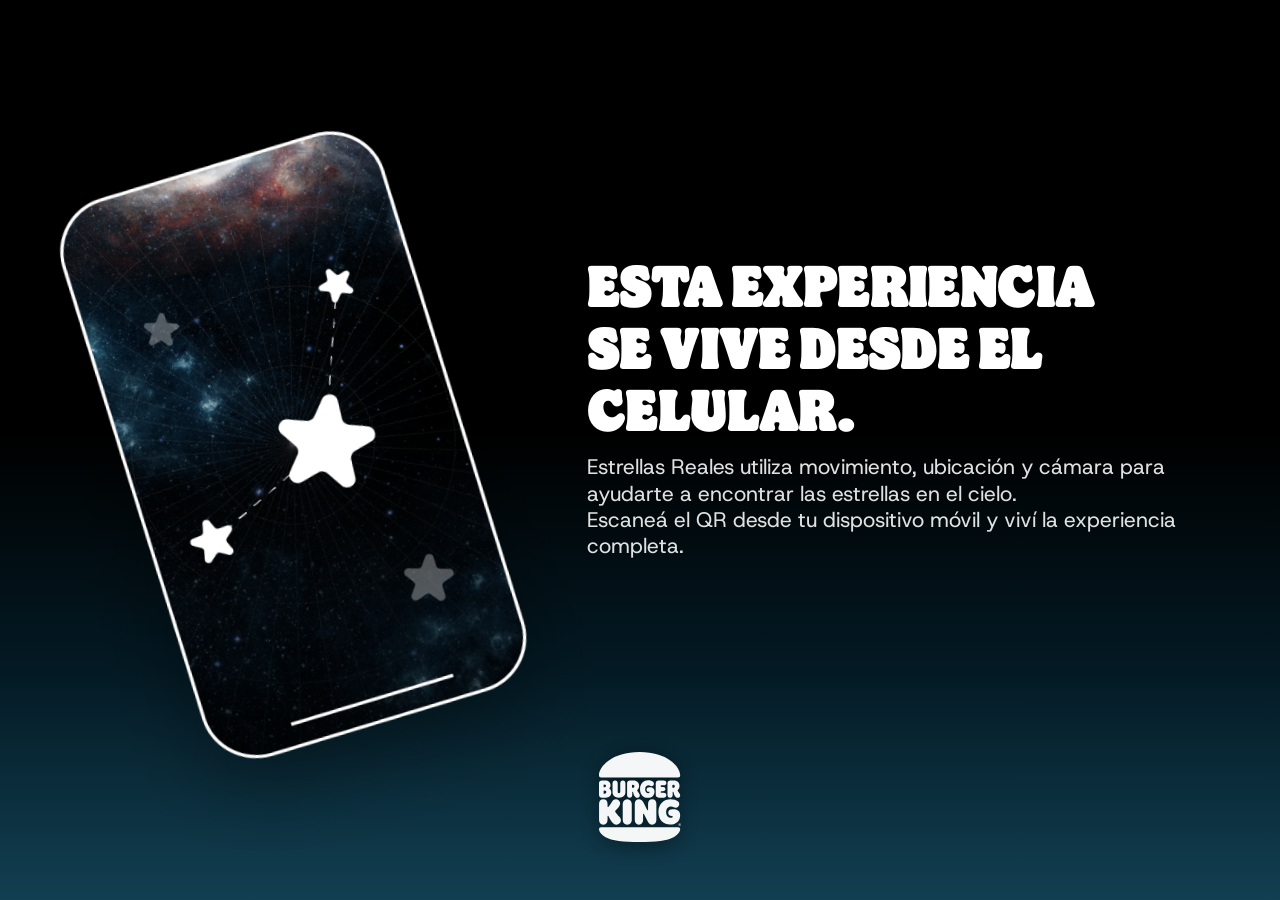
==== index.html @ b1df0dc0 "arreglar iphone" ====
<!DOCTYPE html>
<html lang="es">
<head>
  <meta charset="UTF-8" />
  <meta name="viewport" content="width=device-width, initial-scale=1.0, maximum-scale=1.0, user-scalable=no, viewport-fit=cover" />
  <meta name="apple-mobile-web-app-capable" content="yes" />
  <meta name="apple-mobile-web-app-status-bar-style" content="black-translucent" />
  <title>Estrellas Reales</title>

  <!--
    API base URL. Default (commented out / absent) = same origin (production).
    For local dev with the API on another origin, uncomment and set the domain:
    <meta name="er-api-base" content="http://localhost:8000" />
  -->
  <script src="assets/js/er-api.js"></script>

  <style>
    /* =========================================================
      FUENTES
      Colocá estos archivos en /assets/fonts/
      - FlameSans-Regular.otf
      - 1.Flame-Bold 2 3 2.otf
      - Flame-Bold-Variable 2.ttf
      - HostGrotesk-VariableFont_wght.ttf
    ========================================================= */

    @font-face {
      font-family: "FlameSans";
      src: url("assets/fonts/FlameSans-Regular.otf") format("opentype");
      font-weight: 400;
      font-style: normal;
      font-display: swap;
    }

    @font-face {
      font-family: "FlameBold";
      src: url("assets/fonts/1.Flame-Bold 2 3 2.otf") format("opentype");
      font-weight: 700;
      font-style: normal;
      font-display: swap;
    }

    @font-face {
      font-family: "FlameBoldVariable";
      src: url("assets/fonts/Flame-Bold-Variable 2.ttf") format("truetype");
      font-weight: 400 900;
      font-style: normal;
      font-display: swap;
    }

    @font-face {
      font-family: "HostGrotesk";
      src: url("assets/fonts/HostGrotesk-VariableFont_wght.ttf") format("truetype");
      font-weight: 300 900;
      font-style: normal;
      font-display: swap;
    }

    :root {
      --blue: #63b8e9;
      --blue-soft: rgba(99, 184, 233, 0.45);
      --white: #ffffff;
      --panel: rgba(13, 42, 58, 0.42);
      --panel-strong: rgba(11, 37, 51, 0.88);
      --input-line: rgba(255, 255, 255, 0.72);
      --shadow: 0 24px 55px rgba(0, 0, 0, 0.35);
      --safe-top: env(safe-area-inset-top, 0px);
      --safe-bottom: env(safe-area-inset-bottom, 0px);
    }

    * {
      box-sizing: border-box;
      -webkit-tap-highlight-color: transparent;
    }

    html,
    body {
      margin: 0;
      width: 100%;
      min-height: 100%;
      background: #000;
      color: var(--white);
      font-family: "HostGrotesk", "FlameSans", Arial, sans-serif;
      overflow: hidden;
      overscroll-behavior: none;
      -webkit-text-size-adjust: 100%;
    }

    body {
      min-height: 100svh;
      touch-action: manipulation;
    }

    button,
    input,
    label {
      font: inherit;
    }

    button,
    input[type="button"],
    input[type="submit"] {
      appearance: none;
      -webkit-appearance: none;
      border-radius: 0;
    }

    .app {
      position: relative;
      width: 100vw;
      height: 100svh;
      min-height: 100svh;
      overflow: hidden;
      background: #000;
      isolation: isolate;
    }

    /* =========================================================
      FONDOS
      Reemplazá estas URLs por tus imágenes finales.
      Recomendación mobile: 1080x1920 o 1440x2560.
    ========================================================= */

    .cosmic-bg {
      position: absolute;
      inset: 0;
      z-index: -3;
      background:
        linear-gradient(to bottom, rgba(0,0,0,0.05), rgba(0,0,0,0.2)),
        url("assets/img/bg-stars.jpg") center center / cover no-repeat;
      transform: scale(1.04);
    }

    .cosmic-bg::after {
      content: "";
      position: absolute;
      inset: 0;
      background:
        radial-gradient(circle at 50% 35%, rgba(99,184,233,0.16), transparent 38%),
        linear-gradient(to bottom, rgba(0,0,0,0.05), rgba(0,0,0,0.34));
      pointer-events: none;
    }

    /* =========================================================
      LATERALES (líneas tipo zoom)
      asset: assets/img/lateral.svg
    ========================================================= */

    .laterals {
      position: absolute;
      inset: 0;
      pointer-events: none;
      z-index: 2;
    }

    .lateral {
      position: absolute;
      top: clamp(118px, 20vh, 190px);
      bottom: clamp(52px, 9vh, 86px);
      width: clamp(22px, 5vw, 42px);
      background: url("assets/img/lateral.svg") center / 100% 100% no-repeat;
      opacity: 0.82;
    }

    .lateral.left {
      left: 8px;
      transform: scaleX(1);
    }

    .lateral.right {
      right: 8px;
      transform: scaleX(-1);
    }

    @media (max-width: 560px) {
      .lateral {
        top: clamp(132px, 22vh, 190px);
        bottom: clamp(46px, 7vh, 74px);
        width: 34px;
        opacity: 0.72;
      }

      .lateral.left {
        left: 6px;
      }

      .lateral.right {
        right: 6px;
      }
    }

    .loading-bg {
      position: absolute;
      inset: 0;
      z-index: -2;
      background: linear-gradient(to bottom, #000 0%, #000 42%, #001016 58%, #123f52 100%);
    }

    .screen {
      position: absolute;
      inset: 0;
      display: grid;
      place-items: center;
      padding: calc(14px + var(--safe-top)) 22px calc(14px + var(--safe-bottom));
      opacity: 0;
      visibility: hidden;
      pointer-events: none;
      transform: translateY(14px) scale(0.985);
      transition: opacity 420ms ease, transform 420ms ease, visibility 0ms linear 420ms;
      overflow: hidden;
    }

    .screen.is-active {
      opacity: 1;
      visibility: visible;
      pointer-events: auto;
      transform: translateY(0) scale(1);
      transition: opacity 480ms ease, transform 480ms ease, visibility 0ms;
    }

    .screen.is-leaving {
      opacity: 0;
      transform: translateY(-10px) scale(0.99);
    }

    .content {
      width: min(100%, 520px);
      margin: 0 auto;
    }

.panel {
  position: relative;
  width: 100%;
  background: rgba(13, 42, 58, 0.36);
  border: 1.5px solid rgba(99, 184, 233, 0.72);
  border-radius: clamp(34px, 9vw, 92px);
  box-shadow: var(--shadow);
  overflow: hidden;

  backdrop-filter: blur(1px) saturate(0.08);
  -webkit-backdrop-filter: blur(1px) saturate(0.08);
}
.panel::before {
  content: "";
  position: absolute;
  inset: 0;
 
  opacity: 0.06;
  mix-blend-mode: screen;
  pointer-events: none;
}
    .panel > * {
      position: relative;
      z-index: 1;
    }

    .btn {
  width: min(100%, 230px);
  min-height: 36px;
  border: 0;
  border-radius: 11px;
  background: linear-gradient(180deg, #72c4f1 0%, #5daedf 100%);
  color: white;
  text-transform: uppercase;
  letter-spacing: 0.25em;
  font-family: "HostGrotesk", Arial, sans-serif;
  font-weight: 700;
  font-size: clamp(11px, 2.8vw, 14px);
  cursor: pointer;
  touch-action: manipulation;
  user-select: none;
  -webkit-user-select: none;
  transition: transform 160ms ease, filter 160ms ease, opacity 160ms ease;

  box-shadow:
    0 10px 8px rgba(0, 0, 0, 0.8),
    0 4px 10px rgba(99, 184, 233, 0.22);

  filter:
    drop-shadow(0 8px 12px rgba(0, 0, 0, 0.28))
    drop-shadow(0 0 10px rgba(99, 184, 233, 0.14));
}

.btn:active {
  transform: scale(0.975);
  filter:
    drop-shadow(0 5px 8px rgba(0, 0, 0, 0.22))
    drop-shadow(0 0 6px rgba(99, 184, 233, 0.10));
}

    .btn:disabled {
      opacity: 0.5;
      cursor: not-allowed;
    }

    .logos {
  display: flex;
  justify-content: center;
  align-items: center;
  gap: clamp(12px, 2.6vw, 20px);
  margin-top: clamp(26px, 6vh, 46px);
  margin-bottom: clamp(18px, 3vh, 28px);
}

    .logo {
  height: clamp(38px, 7vh, 62px);
  max-width: 96px;
  width: auto;
  object-fit: contain;
}

    /* Logo placeholders: sacá estas clases cuando uses PNG/SVG reales */
    .logo-placeholder {
      min-width: 100px;
      height: 90px;
      display: grid;
      place-items: center;
      font-family: "FlameBold", "HostGrotesk", sans-serif;
      font-size: 22px;
      line-height: 0.9;
      text-align: center;
      color: white;
      border: 1px solid rgba(255,255,255,0.25);
    }

    .hero-title {
  margin: 0 0 clamp(26px, 4.8vh, 42px);
  text-align: center;
  line-height: 0.88;
  text-transform: uppercase;
}

    .hero-title .top {
  display: block;
  font-family: "FlameBold", "FlameBoldVariable", sans-serif;
  font-size: clamp(40px, 11vw, 74px);
  color: white;
  letter-spacing: 0.02em;
  text-shadow: 0 3px 12px rgba(0,0,0,0.4);
}

.hero-title .bottom {
  display: block;
  margin-top: 2px;
  font-family: "FlameBold", "FlameBoldVariable", sans-serif;
  font-size: clamp(58px, 20vw, 116px);
  color: transparent;
  -webkit-text-stroke: clamp(2px, 0.8vw, 3.5px) var(--blue);
  text-stroke: clamp(2px, 0.8vw, 3.5px) var(--blue);
  text-shadow: 0 3px 12px rgba(0,0,0,0.4);
}

    .register-content {
  width: 100%;
  height: 100%;
  align-self: stretch;
  padding-top: 0;
  display: flex;
  flex-direction: column;
  align-items: center;
  justify-content: center;
  transform: translateY(-3.5vh) scale(var(--screen-scale, 1));
  transform-origin: center;
}

    .register-panel {
  width: min(64vw, 350px);
  min-width: 255px;
  padding: clamp(24px, 3.8vh, 34px) clamp(22px, 5vw, 36px);
  border-radius: clamp(24px, 5.8vw, 42px);
}

    .intro-copy {
  margin: 0 0 clamp(24px, 3.3vh, 32px);
  font-size: clamp(11px, 2.8vw, 15px);
  line-height: 1.18;
  font-weight: 200;
}

    .register-error {
      margin: 0 0 clamp(12px, 2vh, 18px);
      color: #ffd2d2;
      font-size: clamp(11px, 2.6vw, 14px);
      line-height: 1.25;
      font-weight: 300;
    }

    .register-error[hidden] {
      display: none;
    }

    .field {
      display: block;
      margin-bottom: clamp(13px, 2.3vh, 19px);
    }

    .field input {
  width: 100%;
  border: 0;
  border-bottom: 1.5px solid var(--input-line);
  border-radius: 0;
  background: transparent;
  color: white;
  padding: 7px 0 6px;
  font-size: clamp(11px, 2.7vw, 14px);
  font-weight: 700;
  outline: none;
  appearance: none;
  -webkit-appearance: none;
}

    .field input::placeholder {
      color: white;
      opacity: 0.95;
    }

    .terms {
  display: flex;
  align-items: center;
  gap: 7px;
  margin: 0 0 clamp(18px, 2.8vh, 24px);
  color: rgba(255,255,255,0.9);
  font-size: clamp(7px, 1.9vw, 10px);
  line-height: 1.2;
  cursor: pointer;
  font-weight: 700;
}
.terms-link {
  appearance: none;
  -webkit-appearance: none;
  border: 0;
  padding: 0;
  margin: 0;
  background: transparent;
  color: #fff;
  font: inherit;
  font-weight: 800;
  text-decoration: underline;
  text-underline-offset: 2px;
  cursor: pointer;
}
    .terms input {
      position: absolute;
      opacity: 0;
      pointer-events: none;
    }

    .fake-check {
      width: 9px;
      height: 9px;
      flex: 0 0 9px;
      display: grid;
      place-items: center;
      border: 1px solid rgba(255,255,255,0.35);
      background: rgba(0,0,0,0.24);
    }

    .fake-check::after {
      content: "✓";
      color: white;
      font-size: 9px;
      line-height: 1;
      opacity: 0;
      transform: scale(0.7);
      transition: opacity 140ms ease, transform 140ms ease;
    }

    .terms input:checked + .fake-check::after {
      opacity: 1;
      transform: scale(1);
    }

    .register-btn-wrap {
      display: flex;
      justify-content: center;
    }

    .story-screen {
      padding-left: 32px;
      padding-right: 32px;
    }

    .story-panel {
      width: min(82vw, 560px);
      padding: clamp(24px, 4vh, 42px) clamp(22px, 5.4vw, 48px);
      text-align: center;
      transform: scale(var(--screen-scale, 1));
      transform-origin: center;
    }

    .stars-row {
      display: flex;
      align-items: center;
      justify-content: center;
      gap: 8px;
      margin-bottom: clamp(20px, 3.5vh, 34px);
      color: white;
      font-size: clamp(20px, 4.5vw, 34px);
      line-height: 1;
    }

    .stars-row::before,
    .stars-row::after {
      content: "";
      width: 25%;
      height: 1px;
      background: rgba(255,255,255,0.72);
    }

    .story-text {
      font-size: clamp(12px, 2.8vw, 18px);
      line-height: 1.18;
      letter-spacing: -0.015em;
    }

    .story-text p {
      margin: 0 0 clamp(16px, 2.7vh, 28px);
    }

    .story-text strong {
      font-weight: 800;
    }

    .story-divider {
      width: 100%;
      height: 1px;
      background: rgba(255,255,255,0.66);
      margin: clamp(24px, 4vh, 42px) 0 clamp(22px, 3.5vh, 34px);
    }

    .steps-content {
      width: min(82vw, 620px);
      text-align: center;
      transform: scale(var(--screen-scale, 1));
      transform-origin: center;
    }

    .steps-title {
      margin: 0 0 clamp(20px, 3.4vh, 32px);
      font-family: "HostGrotesk", Arial, sans-serif;
      font-weight: 800;
      font-size: clamp(24px, 5.3vw, 38px);
      line-height: 1;
      letter-spacing: 0.02em;
      text-transform: uppercase;
    }

    .step-card {
      padding: clamp(15px, 2.6vh, 24px) clamp(18px, 3.5vw, 32px);
      margin-bottom: clamp(12px, 2.2vh, 18px);
      border-radius: clamp(20px, 4.2vw, 32px);
      text-align: center;
    }

    .step-card h2 {
      margin: 0;
      font-size: clamp(18px, 4vw, 28px);
      line-height: 1;
      font-weight: 800;
      text-transform: uppercase;
    }

    .step-line {
      height: 2px;
      width: 100%;
      margin: clamp(16px, 2.5vh, 24px) 0;
      background: var(--blue);
      opacity: 0.9;
    }

    .step-card p {
      margin: 0;
      font-size: clamp(12px, 3vw, 18px);
      line-height: 1.3;
    }

    .start-btn-wrap {
      margin-top: clamp(16px, 3vh, 28px);
      display: flex;
      justify-content: center;
    }
/* =========================================================
   ENTRADA ESCALONADA — PANTALLA DE PASOS
========================================================= */

.steps-screen .step-reveal {
  opacity: 0;
  transform: translateY(22px) scale(0.96);
  filter: blur(3px);
}

.steps-screen.is-active .step-reveal {
  animation: stepRevealIn 0.72s cubic-bezier(0.16, 1, 0.3, 1) forwards;
  animation-delay: var(--step-delay, 0s);
}

@keyframes stepRevealIn {
  0% {
    opacity: 0;
    transform: translateY(22px) scale(0.96);
    filter: blur(3px);
  }

  100% {
    opacity: 1;
    transform: translateY(0) scale(1);
    filter: blur(0);
  }
}
    .loading-screen {
      background: #000;
    }

    .loading-content {
      position: relative;
      z-index: 2;
      display: flex;
      align-items: center;
      justify-content: center;
      width: 100%;
      height: 100%;
      padding-bottom: 16vh;
    }
.loading-logos {
  position: absolute;
  left: 50%;
  bottom: calc(48px + var(--safe-bottom));
  z-index: 3;
  display: flex;
  align-items: center;
  justify-content: center;
  gap: clamp(18px, 5vw, 34px);
  transform: translateX(-50%);
  opacity: 0.92;
}

.loading-logos img {
  height: clamp(34px, 7vw, 54px);
  width: auto;
  max-width: 96px;
  object-fit: contain;
  filter: drop-shadow(0 4px 10px rgba(0,0,0,0.45));
}

@media (max-height: 680px) {
  .loading-logos {
    bottom: calc(30px + var(--safe-bottom));
  }

  .loading-logos img {
    height: 32px;
  }
}
    .loader-stars {
      display: flex;
      gap: 18px;
      font-size: clamp(40px, 9vw, 64px);
      line-height: 1;
      color: transparent;
      -webkit-text-stroke: 1.6px white;
      text-stroke: 1.6px white;
    }

    .loader-star {
      display: inline-block;
      transform-origin: center;
      transition: color 140ms ease, transform 140ms ease, opacity 140ms ease;
      animation: starPulse 1100ms infinite;
    }

    .loader-star.is-filled {
      color: white;
      -webkit-text-stroke: 0 white;
      text-stroke: 0 white;
      transform: scale(1.08);
    }

    @keyframes starPulse {
      0%, 100% { opacity: 0.82; }
      50% { opacity: 1; }
    }

    .sr-only {
      position: absolute;
      width: 1px;
      height: 1px;
      padding: 0;
      margin: -1px;
      overflow: hidden;
      clip: rect(0, 0, 0, 0);
      white-space: nowrap;
      border: 0;
    }

    @media (max-width: 560px) {
      .screen {
        padding-left: 18px;
        padding-right: 18px;
      }

      

      .logos {
        gap: 22px;
        margin-bottom: 42px;
      }

      .hero-title {
        margin-bottom: clamp(60px, 5vh, 130px);
      }

      .register-panel {
        padding: 34px 28px 40px;
      }

      .intro-copy {
        margin-bottom: 46px;
      }

      .field {
        margin-bottom: 32px;
      }

      .terms {
        margin-bottom: 40px;
      }

      .btn {
        min-height: 40px;
        border-radius: 12px;
      }

      .story-panel {
        padding: 42px 24px;
        border-radius: 42px;
      }

      .stars-row {
        gap: 8px;
        margin-bottom: 42px;
      }

      .stars-row::before,
      .stars-row::after {
        width: 22%;
      }

      .story-text p {
        margin-bottom: 24px;
      }

      .story-divider {
        margin: 38px 0 30px;
      }

      .steps-title {
        margin-bottom: 38px;
      }

      .step-card {
        margin-bottom: 24px;
      }

      .step-line {
        margin: 24px 0;
      }

      .start-btn-wrap {
        margin-top: 22px;
      }
    }

    @media (max-height: 760px) {
      :root {
        --screen-scale: 0.88;
      }

      .screen {
        overflow: hidden;
        place-items: center;
      }
    }

    @media (max-height: 680px) {
      :root {
        --screen-scale: 0.78;
      }
    }

    @media (max-height: 600px) {
      :root {
        --screen-scale: 0.68;
      }
    }

   /* =========================================================
  PANTALLAS EXTRA / ESTADOS
========================================================= */

.extra-screen {
  background: #000;
}

.extra-screen::before {
  content: "";
  position: absolute;
  inset: 0;
  z-index: -2;
  background:
    linear-gradient(
      180deg,
      #000 0%,
      #000 48%,
      #031923 74%,
      #123f52 100%
    );
}

.extra-content {
  width: min(88vw, 620px);
  min-height: 100%;
  display: flex;
  flex-direction: column;
  align-items: center;
  justify-content: center;
  gap: clamp(18px, 3.8vh, 38px);
  text-align: center;
  transform: scale(var(--screen-scale, 1));
  transform-origin: center;
}

.extra-visual {
  width: min(68vw, 330px);
  max-height: 34svh;
  object-fit: contain;
  display: block;
  filter: drop-shadow(0 12px 22px rgba(0,0,0,0.35));
}

.extra-copy {
  width: min(88vw, 560px);
  display: flex;
  flex-direction: column;
  align-items: center;
}

.extra-title {
  margin: 0;
  color: #fff;
  font-family: "FlameBold", "FlameBoldVariable", "Arial Black", sans-serif;
  font-size: clamp(28px, 7.4vw, 52px);
  line-height: 1.08;
  text-transform: uppercase;
  text-align: center;
  letter-spacing: -0.01em;
}

.extra-text {
  width: min(86vw, 500px);
  margin: clamp(10px, 1.8vh, 16px) auto 0;
  color: rgba(255,255,255,0.88);
  font-family: "HostGrotesk", Arial, sans-serif;
  font-size: clamp(15px, 4.1vw, 23px);
  line-height: 1.24;
  font-weight: 400;
  text-align: center;
}

.extra-logo {
  position: absolute;
  left: 50%;
  bottom: calc(34px + var(--safe-bottom));
  width: clamp(54px, 14vw, 82px);
  height: auto;
  margin: 0;
  object-fit: contain;
  transform: translateX(-50%);
  opacity: 0.96;
  filter: drop-shadow(0 4px 10px rgba(0,0,0,0.45));
}
.extra-copy {
  padding-bottom: 78px;
}

@media (max-height: 720px) {
  .extra-copy {
    padding-bottom: 58px;
  }
}
/* Desktop / QR desde computadora */
.desktop-screen .extra-content {
  width: min(92vw, 1260px);
}

.desktop-layout {
  width: min(92vw, 1260px);
  display: grid;
  grid-template-columns: minmax(240px, 0.82fr) minmax(420px, 1.18fr);
  align-items: center;
  gap: clamp(42px, 7vw, 100px);
}

.desktop-visual {
  width: min(32vw, 420px);
  max-height: 68vh;
  justify-self: end;
  transform: rotate(-8deg);
  filter: drop-shadow(0 28px 40px rgba(0,0,0,0.38));
}

.desktop-copy {
  text-align: left;
  align-items: flex-start;
}

.desktop-copy .extra-title,
.desktop-copy .extra-text {
  text-align: left;
  margin-left: 0;
}

.desktop-copy .extra-title {
  font-size: clamp(46px, 4.6vw, 82px);
  line-height: 1.05;
}

.desktop-copy .extra-text {
  width: min(50vw, 720px);
  font-size: clamp(19px, 1.65vw, 28px);
  line-height: 1.24;
}

.desktop-copy .extra-logo {
  margin-top: clamp(48px, 8vh, 92px);
  align-self: center;
}

@media (max-width: 760px) {
  .desktop-layout {
    display: flex;
    flex-direction: column;
    gap: clamp(22px, 4.5vh, 38px);
  }

  .desktop-visual {
    width: min(58vw, 260px);
    max-height: 34svh;
    justify-self: center;
  }

  .desktop-copy {
    align-items: center;
    text-align: center;
  }

  .desktop-copy .extra-title,
  .desktop-copy .extra-text {
    text-align: center;
  }
}

@media (max-width: 560px) {
  .extra-content {
    width: 100%;
    gap: clamp(18px, 3.4vh, 30px);
    justify-content: center;
    padding-top: 2svh;
  }

  .extra-visual {
    width: min(64vw, 260px);
    max-height: 31svh;
  }

  .extra-title {
    font-size: clamp(25px, 8.1vw, 38px);
    line-height: 1.1;
  }

  .extra-text {
    width: min(86vw, 340px);
    font-size: clamp(14px, 4.25vw, 18px);
    line-height: 1.25;
  }

  .extra-logo {
  width: clamp(50px, 15vw, 70px);
  bottom: calc(26px + var(--safe-bottom));
}
}

@media (max-height: 720px) {
  .extra-content {
    gap: 18px;
  }

  .extra-visual {
    max-height: 27svh;
  }

  .extra-logo {
  bottom: calc(20px + var(--safe-bottom));
  width: clamp(46px, 13vw, 64px);
}
}

@media (max-height: 640px) {
  .extra-visual {
    max-height: 23svh;
  }

  .extra-title {
    font-size: clamp(23px, 7vw, 34px);
  }

  .extra-text {
    font-size: clamp(13px, 3.7vw, 16px);
  }
}
    /* =========================================================
  PANTALLA ACCESO A SENSORES
========================================================= */

.sensor-gate-screen {
  background: #000;
}

.sensor-gate-screen::before {
  content: "";
  position: absolute;
  inset: 0;
  z-index: -2;
  background:
    radial-gradient(circle at 50% 34%, rgba(99,184,233,0.18), transparent 38%),
    linear-gradient(to bottom, #000 0%, #000 44%, #001016 64%, #123f52 100%);
}

.sensor-gate-content {
  width: min(100%, 420px);
  min-height: 68svh;
  display: flex;
  flex-direction: column;
  align-items: center;
  justify-content: center;
  gap: clamp(22px, 4vh, 34px);
  text-align: center;
  transform: scale(var(--screen-scale, 1));
  transform-origin: center;
}

.sensor-gate-stars {
  margin-bottom: clamp(4px, 1vh, 10px);
  font-size: clamp(32px, 7vw, 54px);
}

.sensor-gate-title {
  margin: 0;
}

.sensor-gate-copy {
  width: min(82vw, 320px);
  margin: 0;
  color: rgba(255,255,255,0.82);
  font-size: clamp(12px, 3vw, 16px);
  line-height: 1.28;
  font-weight: 500;
  text-shadow: 0 2px 10px rgba(0,0,0,0.55);
}
@media (max-width: 560px) and (max-height: 780px) {
  .extra-screen {
    padding-top: calc(4px + var(--safe-top));
    padding-bottom: calc(8px + var(--safe-bottom));
  }

  .extra-content {
    transform: scale(0.88);
  }
}

@media (max-width: 560px) and (max-height: 680px) {
  .extra-content {
    transform: scale(0.78);
  }
}

/* =========================================================
  PANTALLA TÉRMINOS Y CONDICIONES
========================================================= */

.terms-screen {
  padding-left: 24px;
  padding-right: 24px;
}

.terms-panel {
  width: min(86vw, 540px);
  max-height: 78svh;
  padding: clamp(24px, 4vh, 38px) clamp(20px, 5vw, 34px);
  border-radius: clamp(24px, 6vw, 42px);
  display: flex;
  flex-direction: column;
  text-align: left;
}

.terms-title {
  margin: 0 0 18px;
  font-family: "FlameBold", "FlameBoldVariable", sans-serif;
  font-size: clamp(28px, 7vw, 48px);
  line-height: 0.96;
  text-transform: uppercase;
  text-align: center;
}

.terms-scroll {
  max-height: 45svh;
  overflow-y: auto;
  padding-right: 8px;
  color: rgba(255,255,255,0.88);
  font-size: clamp(12px, 3vw, 16px);
  line-height: 1.35;
  font-weight: 500;
  -webkit-overflow-scrolling: touch;
}

.terms-scroll p {
  margin: 0 0 14px;
}

.terms-actions {
  margin-top: 22px;
  display: flex;
  flex-direction: column;
  align-items: center;
  gap: 12px;
}

.terms-back-btn {
  border: 0;
  background: transparent;
  color: rgba(255,255,255,0.8);
  font-family: "HostGrotesk", Arial, sans-serif;
  font-size: 11px;
  font-weight: 800;
  letter-spacing: 0.18em;
  text-transform: uppercase;
  cursor: pointer;
}

@media (max-height: 680px) {
  .terms-panel {
    max-height: 84svh;
    padding-top: 22px;
    padding-bottom: 22px;
  }

  .terms-scroll {
    max-height: 43svh;
  }
}
/* =========================================================
   FIX IPHONE / SAFARI: PANTALLAS INDEX SCROLLEABLES
========================================================= */

:root {
  --app-height: 100dvh;
}

html,
body {
  height: 100%;
}

.app {
  height: var(--app-height);
  min-height: var(--app-height);
  overflow: hidden;
}

/* Todas las pantallas pueden scrollear si el contenido no entra */
.screen {
  height: var(--app-height);
  min-height: var(--app-height);
  overflow-x: hidden !important;
  overflow-y: auto !important;
  -webkit-overflow-scrolling: touch;
  overscroll-behavior-y: contain;
  touch-action: pan-y;
  scrollbar-width: none;
  padding-bottom: calc(24px + var(--safe-bottom));
}

.screen::-webkit-scrollbar {
  display: none;
}

/* La pantalla de carga no necesita scroll */
.loading-screen {
  overflow: hidden !important;
  touch-action: manipulation;
}

.loading-content {
  height: 100%;
}

/* Evita que el contenido quede centrado y cortado cuando es más alto que la pantalla */
.register-screen,
.story-screen,
.steps-screen,
.sensor-gate-screen,
.terms-screen,
.extra-screen {
  place-items: start center !important;
}

/* Si entra, queda centrado. Si no entra, arranca arriba y permite scroll */
.register-screen .content,
.story-screen .story-panel,
.steps-screen .steps-content,
.sensor-gate-screen .sensor-gate-content,
.terms-screen .terms-panel,
.extra-screen .extra-content {
  flex-shrink: 0;
  margin-top: auto;
  margin-bottom: auto;
}

/* Registro: sacamos el translateY que en iPhone chico ayuda a cortar contenido */
.register-content {
  height: auto;
  min-height: calc(var(--app-height) - 28px - var(--safe-top) - var(--safe-bottom));
  align-self: auto;
  padding-top: clamp(18px, 4svh, 38px);
  padding-bottom: clamp(32px, 6svh, 68px);
  justify-content: center;
  transform: scale(var(--screen-scale, 1));
}

/* Ajuste específico para celulares con poca altura */
@media (max-width: 560px) and (max-height: 760px) {
  .register-content {
    min-height: auto;
    justify-content: flex-start;
    padding-top: calc(16px + var(--safe-top));
    padding-bottom: calc(54px + var(--safe-bottom));
    transform: none;
  }

  .logos {
    margin-top: 0;
    margin-bottom: 18px;
    gap: 18px;
  }

  .logo {
    height: 34px;
    max-width: 78px;
  }

  .hero-title {
    margin-bottom: 24px;
  }

  .hero-title .top {
    font-size: clamp(32px, 9vw, 44px);
  }

  .hero-title .bottom {
    font-size: clamp(50px, 15vw, 78px);
  }

  .register-panel {
    width: min(82vw, 350px);
    min-width: 250px;
    padding: 24px 22px 28px;
  }

  .intro-copy {
    margin-bottom: 22px;
  }

  .field {
    margin-bottom: 18px;
  }

  .terms {
    margin-bottom: 22px;
  }

  .btn {
    min-height: 38px;
  }

  .story-panel {
    margin-top: 20px;
    margin-bottom: 34px;
  }

  .steps-content {
    margin-top: 20px;
    margin-bottom: 38px;
  }

  .sensor-gate-content {
    min-height: auto;
    margin-top: 24px;
    margin-bottom: 42px;
  }
}

@media (max-width: 560px) and (max-height: 640px) {
  .register-content {
    padding-top: calc(12px + var(--safe-top));
    padding-bottom: calc(46px + var(--safe-bottom));
  }

  .logos {
    margin-bottom: 12px;
  }

  .logo {
    height: 30px;
  }

  .hero-title {
    margin-bottom: 18px;
  }

  .hero-title .top {
    font-size: 30px;
  }

  .hero-title .bottom {
    font-size: 48px;
  }

  .register-panel {
    padding: 20px 20px 24px;
  }

  .intro-copy {
    margin-bottom: 18px;
  }

  .field {
    margin-bottom: 14px;
  }

  .terms {
    margin-bottom: 16px;
  }
}
  </style>
</head>
<body>
  <main class="app" id="app">
    <!-- =========================================================
      PANTALLA DE CARGA
      Fondo de carga: reemplazar en CSS .loading-bg
    ========================================================== -->
    <section class="screen loading-screen is-active" data-screen="loading" aria-label="Cargando experiencia">
  <div class="loading-bg"></div>

  <div class="loading-content">
    <div class="loader-stars" aria-hidden="true">
      <span class="loader-star">★</span>
      <span class="loader-star">★</span>
      <span class="loader-star">★</span>
      <span class="loader-star">☆</span>
    </div>
    <span class="sr-only">Cargando</span>
  </div>

  <div class="loading-logos" aria-label="Burger King y AUF">
    <img src="assets/img/logo-burger-king-white.svg" alt="Burger King" />
    <img src="assets/img/logo-auf-white.svg" alt="AUF" />
  </div>
</section>
<!-- =========================================================
  PANTALLA EXTRA / ERROR DE CARGA
========================================================== -->
<section class="screen extra-screen" data-screen="error" aria-label="Error al cargar">
  <div class="extra-content">
    <img class="extra-visual" src="assets/img/extra/a.png" alt="" />

    <div class="extra-copy">
      <h1 class="extra-title">
        Ups...<br />
        Parece que perdimos<br />
        de vista las estrellas.
      </h1>

      <p class="extra-text">
        Ocurrió un problema al cargar la experiencia.
        Revisá tu conexión e intentá nuevamente
        en unos segundos.
      </p>

      <img class="extra-logo" src="assets/img/logo-burger-king-white.svg" alt="Burger King" />
    </div>
  </div>
</section>
<!-- =========================================================
  PANTALLA EXTRA / TODAVÍA NO COMENZÓ
========================================================== -->
<section class="screen extra-screen" data-screen="not-started" aria-label="Experiencia no iniciada">
  <div class="extra-content">
    <img class="extra-visual" src="assets/img/extra/b.png" alt="" />

    <div class="extra-copy">
      <h1 class="extra-title">
        Las estrellas todavía<br />
        no se alinearon.
      </h1>

      <p class="extra-text">
        La experiencia Estrellas Reales aún no comenzó.
        Muy pronto vas a poder descubrir las cuatro estrellas
        de la Selección Uruguaya en el cielo y acceder
        a contenido exclusivo imperdible.
      </p>

      <img class="extra-logo" src="assets/img/logo-burger-king-white.svg" alt="Burger King" />
    </div>
  </div>
</section>
<!-- =========================================================
  PANTALLA EXTRA / FINALIZADA
========================================================== -->
<section class="screen extra-screen" data-screen="ended" aria-label="Experiencia finalizada">
  <div class="extra-content">
    <img class="extra-visual" src="assets/img/extra/c.png" alt="" />

    <div class="extra-copy">
      <h1 class="extra-title">
        La experiencia Estrellas<br />
        Reales finalizó.
      </h1>

      <p class="extra-text">
        Gracias por ser parte de este homenaje
        a las cuatro estrellas que marcaron
        para siempre la historia del fútbol uruguayo.
      </p>

      <img class="extra-logo" src="assets/img/logo-burger-king-white.svg" alt="Burger King" />
    </div>
  </div>
</section>
<!-- =========================================================
  PANTALLA EXTRA / DESKTOP
========================================================== -->
<section class="screen extra-screen desktop-screen" data-screen="desktop" aria-label="Experiencia desde celular">
  <div class="extra-content desktop-layout">
    <img class="desktop-visual" src="assets/img/extra/e.png" alt="" />

    <div class="extra-copy desktop-copy">
      <h1 class="extra-title">
        Esta experiencia se vive 
        desde el celular.
      </h1>

      <p class="extra-text">
        Estrellas Reales utiliza movimiento, ubicación y cámara
        para ayudarte a encontrar las estrellas en el cielo.<br />
        Escaneá el QR desde tu dispositivo móvil y viví la experiencia completa.
      </p>

      <img class="extra-logo" src="assets/img/logo-burger-king-white.svg" alt="Burger King" />
    </div>
  </div>
</section>
<!-- =========================================================
  PANTALLA EXTRA / PRODUCTO REQUERIDO
========================================================== -->
<section class="screen extra-screen" data-screen="product" aria-label="Producto requerido">
  <div class="extra-content">
    <img class="extra-visual" src="assets/img/extra/d.png" alt="" />

    <div class="extra-copy">
      <h1 class="extra-title">
        Necesitás un producto
        Estrellas Reales para
        desbloquear la experiencia.
      </h1>

      <p class="extra-text">
        Comprá cualquiera de los combos Estrellas Reales
        de Burger King, escaneá el QR del pack y accedé
        a la experiencia interactiva para descubrir
        las cuatro estrellas de la Selección Uruguaya en el cielo.
      </p>

      <img class="extra-logo" src="assets/img/logo-burger-king-white.svg" alt="Burger King" />
    </div>
  </div>
</section>
    <!-- Fondo general. Cambiar assets/img/bg-stars.jpg por el fondo final -->
    <div class="cosmic-bg" aria-hidden="true"></div>


    <!-- =========================================================
      PANTALLA 1 / REGISTRO
      Logos: reemplazar placeholders por imágenes reales.
    ========================================================== -->
    <section class="screen register-screen" data-screen="register" aria-label="Registro">
      <!-- LÍNEAS LATERALES: solo pantalla de registro -->
      <div class="laterals" aria-hidden="true">
        <div class="lateral left"></div>
        <div class="lateral right"></div>
      </div>
      <div class="content register-content">
        <div class="logos" aria-label="Burger King y AUF">
          <img class="logo" src="assets/img/logo-burger-king-white.svg" alt="Burger King" />
          <img class="logo" src="assets/img/logo-auf-white.svg" alt="AUF" />
        </div>

        <h1 class="hero-title" aria-label="Estrellas Reales">
          <span class="top">Estrellas</span>
          <span class="bottom">Reales</span>
        </h1>

        <form class="panel register-panel" id="registerForm" novalidate>
          <p class="intro-copy">Registrate y descubrí las cuatro estrellas de la Selección Uruguaya de Fútbol que ahora están en el cielo.</p>

          <label class="field">
            <span class="sr-only">Nombre</span>
            <input id="nameInput" name="name" type="text" placeholder="Nombre" autocomplete="name" required />
          </label>

          <label class="field">
            <span class="sr-only">Mail</span>
            <input id="emailInput" name="email" type="email" placeholder="Mail" autocomplete="email" inputmode="email" required />
          </label>

          <label class="terms">
  <input id="termsInput" name="terms" type="checkbox" required />
  <span class="fake-check" aria-hidden="true"></span>
  <span>
    He leído y acepto los
    <button class="terms-link" type="button" id="openTermsBtn">
      términos y condiciones
    </button>
  </span>
</label>

          <p class="register-error" id="registerError" role="alert" hidden></p>

          <div class="register-btn-wrap">
            <button class="btn" type="submit">Enviar</button>
          </div>
        </form>
      </div>
    </section>
<!-- =========================================================
  PANTALLA / TÉRMINOS Y CONDICIONES
========================================================== -->
<section class="screen terms-screen" data-screen="terms" aria-label="Términos y condiciones">
  <article class="panel terms-panel">
    <h1 class="terms-title">Términos y condiciones</h1>

    <div class="terms-scroll">
      <p><strong>1. Acceso y funcionamiento</strong></p>

<p>
  El acceso a la Experiencia se realiza mediante el escaneo del código QR incluido en los productos participantes de la campaña “Estrellas Reales”.
</p>

<p>
  Para utilizar correctamente la Experiencia, el usuario podrá necesitar habilitar determinados permisos de su dispositivo móvil, incluyendo acceso a cámara, ubicación, brújula, sensores de movimiento y/o funcionalidades vinculadas a realidad aumentada o geolocalización astronómica.
</p>

<p>
  La correcta visualización y funcionamiento de la Experiencia podrá variar según:
</p>

<p>
  • el modelo de dispositivo<br />
  • sistema operativo<br />
  • versión de software<br />
  • navegador utilizado<br />
  • calidad de conexión a internet<br />
  • condiciones de iluminación<br />
  • disponibilidad de sensores del dispositivo, entre otros.
</p>

<p>
  Burger King Uruguay no garantiza compatibilidad total con todos los dispositivos móviles ni funcionamiento ininterrumpido de la plataforma.
</p>

<p><strong>2. Uso de la experiencia</strong></p>

<p>
  La Experiencia tiene carácter exclusivamente recreativo y simbólico. Las representaciones visuales, ubicaciones astronómicas y contenidos asociados forman parte de una propuesta creativa y cultural vinculada a la campaña.
</p>

<p>
  El usuario se compromete a utilizar la plataforma de forma adecuada, absteniéndose de realizar acciones que puedan afectar el funcionamiento, seguridad o disponibilidad de la Experiencia.
</p>

<p>
  Asimismo, el usuario se compromete a no modificar de forma alguna el sistema de la aplicación y, consecuentemente, no utilizar versiones modificadas de la Aplicación con el fin de obtener acceso no autorizado a cualquier contenido y/o servicio de la misma.
</p>

<p>
  No interferir ni interrumpir el acceso o utilización de la Aplicación, o redes conectadas a ésta o incumplir los requisitos, procedimientos y regulaciones de la política de conexión de redes.
</p>

<p><strong>3. Disponibilidad</strong></p>

<p>
  Burger King Uruguay podrá modificar, suspender o discontinuar total o parcialmente la Experiencia en cualquier momento, sin necesidad de previo aviso, por razones técnicas, operativas, comerciales o de fuerza mayor.
</p>

<p><strong>4. Propiedad intelectual</strong></p>

<p>
  Todas las marcas, nombres comerciales o signos distintivos de cualquier clase que eventualmente aparezcan en esta Aplicación son propiedad de sus respectivos titulares, sin que pueda entenderse que el uso o acceso a la misma atribuye al usuario derecho alguno sobre las citadas marcas, nombres comerciales o signos distintivos de cualquier clase.
</p>

<p>
  Todos los elementos antes mencionados se encuentran protegidos por la normativa aplicable y vigente de propiedad intelectual.
</p>

<p>
  Queda prohibida su reproducción, distribución o utilización comercial no autorizada.
</p>

<p><strong>5. Limitación de responsabilidad</strong></p>

<p>
  Burger King Uruguay no será responsable por:
</p>

<p>
  • fallas técnicas,<br />
  • interrupciones del servicio,<br />
  • errores de conectividad,<br />
  • incompatibilidades de dispositivos,<br />
  • imprecisiones derivadas de sensores del dispositivo móvil,<br />
  • ni por daños directos o indirectos derivados del uso o imposibilidad de uso de la Experiencia.
</p>

<p>
  Asimismo, Burger King Uruguay recomienda utilizar la Experiencia de forma segura y responsable, evitando su uso en situaciones que puedan representar riesgos para el usuario o terceros.
</p>

<p><strong>6. Aceptación</strong></p>

<p>
  El acceso y utilización de la Experiencia implica la aceptación plena de los presentes Términos y Condiciones.
</p>

<p>
  Si el usuario no estuviera de acuerdo con los aspectos contenidos en el presente documento, se recomienda la no utilización de la Aplicación.
</p>
    </div>

    <div class="terms-actions">
      <button class="btn" type="button" id="acceptTermsBtn">Aceptar</button>
      <button class="terms-back-btn" type="button" id="backFromTermsBtn">Volver</button>
    </div>
  </article>
</section>
    <!-- =========================================================
      PANTALLA 2 / HISTORIA
    ========================================================== -->
    <section class="screen story-screen" data-screen="story" aria-label="Historia">
      <article class="panel story-panel">
        <div class="stars-row" aria-hidden="true">★★★★</div>

        <div class="story-text">
          <p><strong>Uruguay tiene cuatro mundiales:<br />1924, 1928, 1930 y 1950.</strong></p>
          <p>Cuatro estrellas que no solo marcaron nuestra historia, sino la del fútbol mundial.</p>
          <p><strong>Son títulos reconocidos por FIFA.</strong></p>
          <p>Y no solo representan una forma de jugar. Constituyen la identidad de todo un país.</p>
          <p><strong>La historia no puede reescribirse.</strong></p>
          <p>Sin embargo, hay quienes en los últimos años han querido ponerla en duda.</p>
          <p><strong>Un homenaje que llega al cielo.</strong></p>
          <p>De la mano de Burger King, para ponerle fin a este debate, de una vez y para siempre.</p>
        </div>

        <div class="story-divider"></div>
        <button class="btn" type="button" data-next="steps">Continuar</button>
      </article>
    </section>

    <!-- =========================================================
      PANTALLA 3 / INSTRUCCIONES
    ========================================================== -->
    <section class="screen steps-screen" data-screen="steps" aria-label="Tres simples pasos">
  <div class="steps-content">
    <h1 class="steps-title">Tres simples pasos</h1>

    <article class="panel step-card step-reveal" style="--step-delay: 0.10s;">
      <h2>Paso 1</h2>
      <div class="step-line"></div>
      <p>Abrí el visor de la bóveda celeste para ver las estrellas.</p>
    </article>

    <article class="panel step-card step-reveal" style="--step-delay: 0.28s;">
      <h2>Paso 2</h2>
      <div class="step-line"></div>
      <p>Seguí la flecha para encontrar las estrellas.</p>
    </article>

    <article class="panel step-card step-reveal" style="--step-delay: 0.46s;">
      <h2>Paso 3</h2>
      <div class="step-line"></div>
      <p>Tocá una estrella para interactuar con su contenido.</p>
    </article>

    <div class="start-btn-wrap step-reveal" style="--step-delay: 0.66s;">
      <button class="btn" type="button" id="openSkyBtn">Comenzar</button>
    </div>
  </div>
</section>

   <!-- =========================================================
  PANTALLA 4 / ACCESO A SENSORES
========================================================== -->
<section class="screen sensor-gate-screen" data-screen="sensor-gate" aria-label="Acceso a sensores">
  <div class="sensor-gate-content">
    <div class="loader-stars sensor-gate-stars" aria-hidden="true">
      <span class="loader-star is-filled">★</span>
      <span class="loader-star is-filled">★</span>
      <span class="loader-star is-filled">★</span>
      <span class="loader-star">☆</span>
    </div>

    <h1 class="hero-title sensor-gate-title" aria-label="Estrellas Reales">
      <span class="top">Estrellas</span>
      <span class="bottom">Reales</span>
    </h1>

    <p class="sensor-gate-copy">
      Para abrir el visor celeste, necesitamos activar los sensores de movimiento y ubicación de tu celular.
    </p>

   
  </div>
</section>
  </main>

  <script>
    /* =========================================================
      CONFIGURACIÓN DE ASSETS A PRECARGAR
      Agregá acá todos los fondos, logos, texturas, imágenes, JSON, etc.
      La pantalla de carga queda activa hasta que esto termine.
    ========================================================= */

const ASSETS_TO_PRELOAD = [
  "assets/img/bg-stars.jpg",
  "assets/img/logo-burger-king-white.svg",
  "assets/img/logo-auf-white.svg",

  "assets/img/extra/a.png",
  "assets/img/extra/b.png",
  "assets/img/extra/c.png",
  "assets/img/extra/d.png",
  "assets/img/extra/e.png",
];

    const SCREENS = {
  loading: document.querySelector('[data-screen="loading"]'),
  error: document.querySelector('[data-screen="error"]'),
  notStarted: document.querySelector('[data-screen="not-started"]'),
  ended: document.querySelector('[data-screen="ended"]'),
  desktop: document.querySelector('[data-screen="desktop"]'),
  product: document.querySelector('[data-screen="product"]'),

  register: document.querySelector('[data-screen="register"]'),
  terms: document.querySelector('[data-screen="terms"]'),
  story: document.querySelector('[data-screen="story"]'),
  steps: document.querySelector('[data-screen="steps"]'),
  sensorGate: document.querySelector('[data-screen="sensor-gate"]'),
};

    const state = {
      currentScreen: "loading",
      loaderInterval: null,
      loaderStep: 0,
      user: {
        name: "",
        email: "",
      },
    };
function setRealViewportHeight() {
  document.documentElement.style.setProperty(
    "--app-height",
    `${window.innerHeight}px`
  );
}

setRealViewportHeight();

window.addEventListener("resize", setRealViewportHeight);

window.addEventListener("orientationchange", () => {
  setTimeout(setRealViewportHeight, 250);
});
    function resetStepsAnimation(screen) {
  if (!screen || !screen.classList.contains("steps-screen")) return;

  const items = screen.querySelectorAll(".step-reveal");

  items.forEach((item) => {
    item.style.animation = "none";
    void item.offsetHeight;
    item.style.animation = "";
  });
}

function showScreen(screenName) {
  const current = SCREENS[state.currentScreen];
  const next = SCREENS[screenName];
  if (!next || current === next) return;

  if (current) {
    current.classList.add("is-leaving");
    current.classList.remove("is-active");
  }

  resetStepsAnimation(next);

  window.setTimeout(() => {
    if (current) current.classList.remove("is-leaving");
    next.classList.add("is-active");
    state.currentScreen = screenName;
  }, 260);

  ER.api.track(ER.EVENTS.page_view, { screen: screenName });
}

    function startStarLoader() {
      const stars = Array.from(document.querySelectorAll(".loader-star"));

      state.loaderInterval = window.setInterval(() => {
        state.loaderStep = (state.loaderStep % 4) + 1;

        stars.forEach((star, index) => {
          star.classList.toggle("is-filled", index < state.loaderStep);
          star.textContent = index < state.loaderStep ? "★" : "☆";
        });
      }, 280);
    }

    function stopStarLoader() {
      if (state.loaderInterval) {
        window.clearInterval(state.loaderInterval);
        state.loaderInterval = null;
      }
    }

    function preloadImage(src) {
      return new Promise((resolve) => {
        const img = new Image();
        img.onload = () => resolve({ src, ok: true });
        img.onerror = () => resolve({ src, ok: false });
        img.src = src;
      });
    }

    async function preloadAssets() {
      const imagePromises = ASSETS_TO_PRELOAD.map(preloadImage);

      const fontPromise = document.fonts && document.fonts.ready
        ? document.fonts.ready.catch(() => null)
        : Promise.resolve(null);

      const minLoadingTime = new Promise((resolve) => window.setTimeout(resolve, 1200));

      await Promise.all([
        Promise.all(imagePromises),
        fontPromise,
        minLoadingTime,
      ]);
    }
function setIndexLoadingText(title = "Cargando", subtitle = "Preparando experiencia") {
  const loadingScreen = SCREENS.loading;
  if (!loadingScreen) return;

  const titleEl = loadingScreen.querySelector(".hero-title");
  const subtitleEl = loadingScreen.querySelector(".loading-copy, .subtitle, p");

  if (titleEl) {
    titleEl.innerHTML = `
      <span class="top">Estrellas</span>
      <span class="bottom">Reales</span>
    `;
  }

  if (subtitleEl) {
    subtitleEl.textContent = subtitle;
  }
}

function requestMotionPermissionFromIndex() {
  return new Promise(async (resolve) => {
    if (
      typeof DeviceOrientationEvent !== "undefined" &&
      typeof DeviceOrientationEvent.requestPermission === "function"
    ) {
      try {
        const permission = await DeviceOrientationEvent.requestPermission();
        resolve(permission === "granted");
      } catch (error) {
        resolve(false);
      }

      return;
    }

    // Android / desktop normalmente no necesita requestPermission explícito.
    resolve(true);
  });
}

function requestGpsFromIndex() {
  return new Promise((resolve) => {
    if (!navigator.geolocation) {
      resolve({
        ok: false,
        lat: null,
        lon: null,
      });
      return;
    }

    navigator.geolocation.getCurrentPosition(
      (pos) => {
        resolve({
          ok: true,
          lat: pos.coords.latitude,
          lon: pos.coords.longitude,
        });
      },
      () => {
        resolve({
          ok: false,
          lat: null,
          lon: null,
        });
      },
      {
        enableHighAccuracy: true,
        timeout: 9000,
        maximumAge: 60000,
      }
    );
  });
}

async function prepararYEntrarBoveda() {
  const openSkyBtn = document.getElementById("openSkyBtn");
  if (openSkyBtn) openSkyBtn.disabled = true;

  ER.api.track(ER.EVENTS.start_experience);

  sessionStorage.removeItem("er_lat");
  sessionStorage.removeItem("er_lon");
  sessionStorage.removeItem("er_manual_mode");
  sessionStorage.removeItem("er_permissions_from_index");

  setIndexLoadingText("Estrellas Reales", "Preparando la bóveda celeste...");
  showScreen("loading");
  startStarLoader();

  const motionGranted = await requestMotionPermissionFromIndex();

  const gps = await requestGpsFromIndex();

  if (gps.ok) {
    sessionStorage.setItem("er_lat", String(gps.lat));
    sessionStorage.setItem("er_lon", String(gps.lon));
  }

  /*
    Si sensores o GPS fallan, entramos igual,
    pero dejamos listo el modo manual en la bóveda.
  */
  if (!motionGranted || !gps.ok) {
    sessionStorage.setItem("er_manual_mode", "1");
  } else {
    sessionStorage.setItem("er_manual_mode", "0");
  }

  sessionStorage.setItem("er_permissions_from_index", "1");

  // Carry the (fake) token forward so the bóveda can rewrite its address bar back
  // to the canonical /play?token=<fake> share link (see keepUrlUnderPlay in boveda.html).
  const token = new URLSearchParams(window.location.search).get("token");
  const dest = "./boveda.html?start=1" + (token ? "&t=" + encodeURIComponent(token) : "");
  window.location.href = dest;
}
    function setupNavigation() {
      document.querySelectorAll("[data-next]").forEach((button) => {
      button.addEventListener("click", () => {
    showScreen(button.dataset.next);
      });
    });
   const openSkyBtn = document.getElementById("openSkyBtn");

if (openSkyBtn) {
  openSkyBtn.addEventListener("click", prepararYEntrarBoveda);
}
const openTermsBtn = document.getElementById("openTermsBtn");
const acceptTermsBtn = document.getElementById("acceptTermsBtn");
const backFromTermsBtn = document.getElementById("backFromTermsBtn");
const termsInput = document.getElementById("termsInput");

if (openTermsBtn) {
  openTermsBtn.addEventListener("click", (event) => {
    event.preventDefault();
    event.stopPropagation();
    ER.api.track(ER.EVENTS.view_terms);
    showScreen("terms");
  });
}

if (backFromTermsBtn) {
  backFromTermsBtn.addEventListener("click", () => {
    showScreen("register");
  });
}

if (acceptTermsBtn) {
  acceptTermsBtn.addEventListener("click", () => {
    if (termsInput) termsInput.checked = true;
    showScreen("register");
  });
}
      const form = document.getElementById("registerForm");
      const nameInput = document.getElementById("nameInput");
      const emailInput = document.getElementById("emailInput");
      const submitBtn = form.querySelector('button[type="submit"]');
      const registerError = document.getElementById("registerError");

      function showRegisterError(message) {
        if (!registerError) return;
        registerError.textContent = message;
        registerError.hidden = false;
      }

      function clearRegisterError() {
        if (!registerError) return;
        registerError.textContent = "";
        registerError.hidden = true;
      }

      form.addEventListener("submit", async (event) => {
        event.preventDefault();

        const name = nameInput.value.trim();
        const email = emailInput.value.trim();
        const emailIsValid = /^[^\s@]+@[^\s@]+\.[^\s@]+$/.test(email);

        if (!name) {
          nameInput.focus();
          return;
        }

        if (!email || !emailIsValid) {
          emailInput.focus();
          return;
        }

        if (!termsInput.checked) {
          termsInput.focus();
          return;
        }

        state.user.name = name;
        state.user.email = email;

        clearRegisterError();
        if (submitBtn) submitBtn.disabled = true;

        try {
          await ER.api.register(email);
          showScreen("story");
        } catch (error) {
          if (error && error.status === 409) {
            // Backend returns 409 when the email is already tied to another session.
            showRegisterError(
              "Ese email ya está registrado. Probá con otro para participar."
            );
          } else {
            showRegisterError(
              "No pudimos completar tu registro. Verificá tu conexión e intentá de nuevo."
            );
          }
          emailInput.focus();
        } finally {
          if (submitBtn) submitBtn.disabled = false;
        }
      });
    }

    function lockIOSViewportQuirks() {
      // Ayuda a evitar zoom involuntario y comportamientos raros de Safari iOS.
      document.addEventListener("gesturestart", (event) => event.preventDefault(), { passive: false });

      let lastTouchEnd = 0;
      document.addEventListener("touchend", (event) => {
        const now = Date.now();
        if (now - lastTouchEnd <= 300) event.preventDefault();
        lastTouchEnd = now;
      }, { passive: false });
    }
function getEntryScreenFromParams() {
  const params = new URLSearchParams(window.location.search);

  if (params.get("desktop") === "1") return "desktop";
  if (params.get("error") === "1") return "error";
  if (params.get("not_started") === "1") return "notStarted";
  if (params.get("ended") === "1") return "ended";
  if (params.get("product") === "1") return "product";

  return null;
}

function isDesktopDevice() {
  // Desktop = not a mobile/tablet UA AND no coarse-pointer touch input.
  // Phones and touch tablets keep the full experience; only true
  // desktops/laptops are sent to the "use your phone" screen.
  const mobileUA = /Android|iPhone|iPad|iPod|Mobile|webOS|BlackBerry|IEMobile|Opera Mini/i.test(navigator.userAgent);
  const coarseTouch = window.matchMedia("(pointer: coarse)").matches &&
                      (navigator.maxTouchPoints > 0 || "ontouchstart" in window);
  return !mobileUA && !coarseTouch;
}
    async function init() {
  lockIOSViewportQuirks();
  setupNavigation();
  startStarLoader();

  await preloadAssets();

  stopStarLoader();

  const entryScreen = getEntryScreenFromParams();

  if (entryScreen) {
    showScreen(entryScreen);
    return;
  }

  // Desktop visitors can't use motion/location/camera — point them to mobile.
  // (?desktop=1 above still forces this screen manually.)
  if (isDesktopDevice()) {
    showScreen("desktop");
    return;
  }

  // Route from real session state. If /me is unreachable, fall back to register.
  const me = await ER.api.me().catch(() => null);

  if (me?.email) {
    state.user.email = me.email;
    showScreen("steps"); // already registered → resume at "Comenzar"
  } else {
    showScreen("register");
  }
}

    window.addEventListener("DOMContentLoaded", init);
  </script>
</body>
</html>
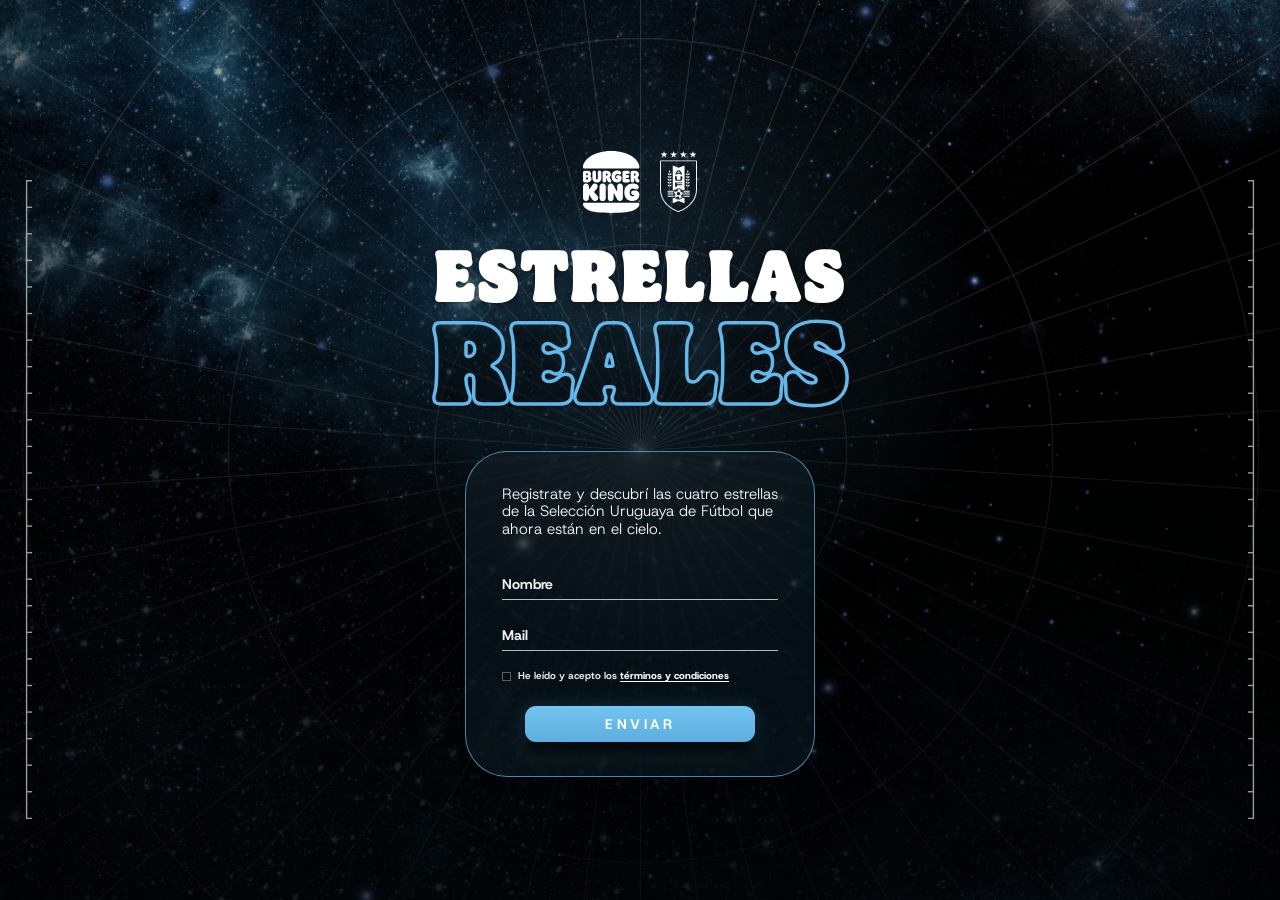
==== commit 4f70aae9: "Usa la versión offline como entrada de GitHub Pages" ====
--- a/index.html
+++ b/index.html
@@ -7,12 +7,8 @@
   <meta name="apple-mobile-web-app-status-bar-style" content="black-translucent" />
   <title>Estrellas Reales</title>
 
-  <!--
-    API base URL. Default (commented out / absent) = same origin (production).
-    For local dev with the API on another origin, uncomment and set the domain:
-    <meta name="er-api-base" content="http://localhost:8000" />
-  -->
-  <script src="assets/js/er-api.js"></script>
+  <!-- Versión independiente: no usa backend, sesión, token ni analítica. -->
+  <script src="assets/js/er-api-offline.js"></script>
 
   <style>
     /* =========================================================
@@ -1017,6 +1013,331 @@
     font-size: clamp(13px, 3.7vw, 16px);
   }
 }
+/* =========================================================
+  PANTALLA CATÁLOGO / ESTRELLAS REALES
+========================================================= */
+
+.catalog-screen {
+  padding-left: 18px;
+  padding-right: 18px;
+}
+
+.catalog-content {
+  width: min(92vw, 760px);
+  min-height: calc(var(--app-height) - 42px - var(--safe-top) - var(--safe-bottom));
+  display: flex;
+  flex-direction: column;
+  align-items: center;
+  justify-content: center;
+  gap: clamp(22px, 3.8vh, 44px);
+  text-align: center;
+  transform: scale(var(--screen-scale, 1));
+  transform-origin: center;
+}
+
+.catalog-panel {
+  width: min(86vw, 620px);
+  padding:
+    clamp(30px, 5vh, 58px)
+    clamp(26px, 5.4vw, 62px)
+    clamp(32px, 5vh, 60px);
+  border-radius: clamp(40px, 8vw, 82px);
+  background: rgba(13, 42, 58, 0.54);
+  border: 1.2px solid rgba(99, 184, 233, 0.66);
+  box-shadow:
+    0 24px 55px rgba(0, 0, 0, 0.34),
+    inset 0 0 38px rgba(255,255,255,0.035);
+  backdrop-filter: blur(5px) saturate(0.9);
+  -webkit-backdrop-filter: blur(5px) saturate(0.9);
+}
+
+.catalog-stars-row {
+  display: flex;
+  align-items: center;
+  justify-content: center;
+  gap: clamp(7px, 1.7vw, 14px);
+  margin-bottom: clamp(26px, 4vh, 46px);
+  color: rgba(255,255,255,0.92);
+  font-size: clamp(19px, 3.6vw, 34px);
+  line-height: 1;
+}
+
+.catalog-stars-row::before,
+.catalog-stars-row::after {
+  content: "";
+  width: 28%;
+  height: 1px;
+  background: rgba(255,255,255,0.68);
+}
+
+.catalog-title {
+  max-width: 520px;
+  margin: 0 auto clamp(26px, 4vh, 44px);
+  color: rgba(255,255,255,0.93);
+  font-family: "HostGrotesk", "FlameSans", Arial, sans-serif;
+  font-size: clamp(16px, 3.2vw, 27px);
+  line-height: 1.28;
+  font-weight: 900;
+  letter-spacing: 0.055em;
+  text-transform: uppercase;
+}
+
+.catalog-copy {
+  max-width: 520px;
+  margin: 0 auto;
+  color: rgba(255,255,255,0.9);
+  font-family: "HostGrotesk", "FlameSans", Arial, sans-serif;
+  font-size: clamp(15px, 3vw, 25px);
+  line-height: 1.34;
+  font-weight: 400;
+  letter-spacing: 0.03em;
+}
+
+.catalog-copy + .catalog-copy {
+  margin-top: clamp(22px, 3.4vh, 36px);
+}
+
+.catalog-codes {
+  margin: clamp(24px, 3.8vh, 40px) auto;
+  color: rgba(255,255,255,0.95);
+  font-family: "HostGrotesk", "FlameSans", Arial, sans-serif;
+  font-size: clamp(18px, 3.8vw, 32px);
+  line-height: 1.24;
+  font-weight: 900;
+  letter-spacing: 0.095em;
+  text-transform: uppercase;
+  white-space: nowrap;
+}
+
+.catalog-bottom-line {
+  width: 100%;
+  height: 1px;
+  margin-top: clamp(30px, 4.8vh, 52px);
+  background: rgba(255,255,255,0.72);
+}
+
+.catalog-outside-title {
+  width: min(92vw, 760px);
+  margin: 0;
+  color: rgba(255,255,255,0.95);
+  font-family: "HostGrotesk", "FlameSans", Arial, sans-serif;
+  font-size: clamp(20px, 4.4vw, 38px);
+  line-height: 1.32;
+  font-weight: 900;
+  letter-spacing: 0.08em;
+  text-transform: uppercase;
+  text-shadow: 0 4px 14px rgba(0,0,0,0.46);
+}
+
+.catalog-btn-wrap {
+  display: flex;
+  justify-content: center;
+  width: 100%;
+}
+
+.catalog-btn-wrap .btn {
+  width: min(68vw, 360px);
+  min-height: 46px;
+  border-radius: 13px;
+  font-size: clamp(10px, 2.4vw, 14px);
+  letter-spacing: 0.32em;
+}
+
+/* entrada sutil */
+.catalog-screen .catalog-reveal {
+  opacity: 0;
+  transform: translateY(18px) scale(0.985);
+}
+
+.catalog-screen.is-active .catalog-reveal {
+  animation: catalogRevealIn 0.9s cubic-bezier(0.16, 1, 0.3, 1) forwards;
+  animation-delay: var(--catalog-delay, 0s);
+}
+
+@keyframes catalogRevealIn {
+  from {
+    opacity: 0;
+    transform: translateY(18px) scale(0.985);
+  }
+
+  to {
+    opacity: 1;
+    transform: translateY(0) scale(1);
+  }
+}
+
+/* MOBILE */
+@media (max-width: 560px) {
+  .catalog-screen {
+    padding-left: 12px;
+    padding-right: 12px;
+  }
+
+  .catalog-content {
+    width: 100%;
+    gap: 22px;
+    padding-top: calc(18px + var(--safe-top));
+    padding-bottom: calc(42px + var(--safe-bottom));
+    transform: none;
+  }
+
+  .catalog-panel {
+    width: min(92vw, 340px);
+    padding: 28px 20px 30px;
+    border-radius: 34px;
+  }
+
+  .catalog-stars-row {
+    margin-bottom: 26px;
+    gap: 6px;
+    font-size: 19px;
+  }
+
+  .catalog-stars-row::before,
+  .catalog-stars-row::after {
+    width: 26%;
+  }
+
+  .catalog-title {
+    max-width: 280px;
+    margin-bottom: 22px;
+    font-size: 14.5px;
+    line-height: 1.28;
+    letter-spacing: 0.04em;
+  }
+
+  .catalog-copy {
+    max-width: 286px;
+    font-size: 13.5px;
+    line-height: 1.32;
+    letter-spacing: 0.02em;
+  }
+
+  .catalog-copy + .catalog-copy {
+    margin-top: 18px;
+  }
+
+  .catalog-codes {
+    margin: 22px auto;
+    font-size: 16.5px;
+    line-height: 1.28;
+    letter-spacing: 0.095em;
+    white-space: normal;
+  }
+
+  .catalog-bottom-line {
+    margin-top: 26px;
+  }
+
+  .catalog-outside-title {
+    width: min(92vw, 340px);
+    font-size: 18px;
+    line-height: 1.38;
+    letter-spacing: 0.08em;
+  }
+
+  .catalog-btn-wrap .btn {
+    width: min(70vw, 280px);
+    min-height: 42px;
+    font-size: 10px;
+    letter-spacing: 0.3em;
+  }
+}
+
+/* MOBILE BAJO */
+@media (max-width: 560px) and (max-height: 760px) {
+  .catalog-content {
+    gap: 18px;
+    padding-top: calc(14px + var(--safe-top));
+    padding-bottom: calc(36px + var(--safe-bottom));
+  }
+
+  .catalog-panel {
+    width: min(92vw, 330px);
+    padding: 24px 18px 26px;
+    border-radius: 30px;
+  }
+
+  .catalog-stars-row {
+    margin-bottom: 20px;
+    font-size: 17px;
+  }
+
+  .catalog-title {
+    margin-bottom: 18px;
+    font-size: 13.2px;
+    line-height: 1.25;
+  }
+
+  .catalog-copy {
+    font-size: 12.2px;
+    line-height: 1.28;
+  }
+
+  .catalog-copy + .catalog-copy {
+    margin-top: 15px;
+  }
+
+  .catalog-codes {
+    margin: 18px auto;
+    font-size: 14.5px;
+    line-height: 1.28;
+  }
+
+  .catalog-bottom-line {
+    margin-top: 20px;
+  }
+
+  .catalog-outside-title {
+    font-size: 16px;
+    line-height: 1.34;
+  }
+
+  .catalog-btn-wrap .btn {
+    min-height: 38px;
+    font-size: 9px;
+  }
+}
+
+/* MOBILE MUY BAJO */
+@media (max-width: 560px) and (max-height: 650px) {
+  .catalog-panel {
+    padding: 20px 16px 22px;
+    border-radius: 26px;
+  }
+
+  .catalog-stars-row {
+    margin-bottom: 16px;
+    font-size: 15px;
+  }
+
+  .catalog-title {
+    margin-bottom: 15px;
+    font-size: 12px;
+  }
+
+  .catalog-copy {
+    font-size: 11.2px;
+    line-height: 1.25;
+  }
+
+  .catalog-copy + .catalog-copy {
+    margin-top: 12px;
+  }
+
+  .catalog-codes {
+    margin: 14px auto;
+    font-size: 13px;
+  }
+
+  .catalog-bottom-line {
+    margin-top: 16px;
+  }
+
+  .catalog-outside-title {
+    font-size: 14.5px;
+  }
+}
     /* =========================================================
   PANTALLA ACCESO A SENSORES
 ========================================================= */
@@ -1206,6 +1527,7 @@
 /* Evita que el contenido quede centrado y cortado cuando es más alto que la pantalla */
 .register-screen,
 .story-screen,
+.catalog-screen,
 .steps-screen,
 .sensor-gate-screen,
 .terms-screen,
@@ -1216,6 +1538,7 @@
 /* Si entra, queda centrado. Si no entra, arranca arriba y permite scroll */
 .register-screen .content,
 .story-screen .story-panel,
+.catalog-screen .catalog-content,
 .steps-screen .steps-content,
 .sensor-gate-screen .sensor-gate-content,
 .terms-screen .terms-panel,
@@ -1525,16 +1848,16 @@
 
           <label class="field">
             <span class="sr-only">Nombre</span>
-            <input id="nameInput" name="name" type="text" placeholder="Nombre" autocomplete="name" required />
+            <input id="nameInput" name="name" type="text" placeholder="Nombre" autocomplete="name" />
           </label>
 
           <label class="field">
             <span class="sr-only">Mail</span>
-            <input id="emailInput" name="email" type="email" placeholder="Mail" autocomplete="email" inputmode="email" required />
+            <input id="emailInput" name="email" type="text" placeholder="Mail" autocomplete="email" inputmode="email" />
           </label>
 
           <label class="terms">
-  <input id="termsInput" name="terms" type="checkbox" required />
+  <input id="termsInput" name="terms" type="checkbox" />
   <span class="fake-check" aria-hidden="true"></span>
   <span>
     He leído y acepto los
@@ -1557,103 +1880,118 @@
 ========================================================== -->
 <section class="screen terms-screen" data-screen="terms" aria-label="Términos y condiciones">
   <article class="panel terms-panel">
-    <h1 class="terms-title">Términos y condiciones</h1>
+    <h1 class="terms-title">
+      Términos y condiciones<br />
+      Estrellas Reales
+    </h1>
 
     <div class="terms-scroll">
+      <p>
+        Se recomienda leer atentamente los siguientes Términos y Condiciones de uso de la Aplicación “Estrellas Reales”.
+      </p>
+
+      <p>
+        La experiencia interactiva “Estrellas Reales” (en adelante, la “Experiencia”) es desarrollada y ofrecida por Burger King Uruguay, con domicilio en la calle Charrúa 2219 de Montevideo, con fines exclusivamente recreativos, culturales y de entretenimiento.
+      </p>
+
+      <p>
+        En virtud de que los Términos pueden ser modificados en cualquier momento, se recomienda al usuario su atenta lectura en cada una de las ocasiones en que se proponga utilizar la Experiencia.
+      </p>
+
       <p><strong>1. Acceso y funcionamiento</strong></p>
 
-<p>
-  El acceso a la Experiencia se realiza mediante el escaneo del código QR incluido en los productos participantes de la campaña “Estrellas Reales”.
-</p>
-
-<p>
-  Para utilizar correctamente la Experiencia, el usuario podrá necesitar habilitar determinados permisos de su dispositivo móvil, incluyendo acceso a cámara, ubicación, brújula, sensores de movimiento y/o funcionalidades vinculadas a realidad aumentada o geolocalización astronómica.
-</p>
-
-<p>
-  La correcta visualización y funcionamiento de la Experiencia podrá variar según:
-</p>
-
-<p>
-  • el modelo de dispositivo<br />
-  • sistema operativo<br />
-  • versión de software<br />
-  • navegador utilizado<br />
-  • calidad de conexión a internet<br />
-  • condiciones de iluminación<br />
-  • disponibilidad de sensores del dispositivo, entre otros.
-</p>
-
-<p>
-  Burger King Uruguay no garantiza compatibilidad total con todos los dispositivos móviles ni funcionamiento ininterrumpido de la plataforma.
-</p>
-
-<p><strong>2. Uso de la experiencia</strong></p>
-
-<p>
-  La Experiencia tiene carácter exclusivamente recreativo y simbólico. Las representaciones visuales, ubicaciones astronómicas y contenidos asociados forman parte de una propuesta creativa y cultural vinculada a la campaña.
-</p>
-
-<p>
-  El usuario se compromete a utilizar la plataforma de forma adecuada, absteniéndose de realizar acciones que puedan afectar el funcionamiento, seguridad o disponibilidad de la Experiencia.
-</p>
-
-<p>
-  Asimismo, el usuario se compromete a no modificar de forma alguna el sistema de la aplicación y, consecuentemente, no utilizar versiones modificadas de la Aplicación con el fin de obtener acceso no autorizado a cualquier contenido y/o servicio de la misma.
-</p>
-
-<p>
-  No interferir ni interrumpir el acceso o utilización de la Aplicación, o redes conectadas a ésta o incumplir los requisitos, procedimientos y regulaciones de la política de conexión de redes.
-</p>
-
-<p><strong>3. Disponibilidad</strong></p>
-
-<p>
-  Burger King Uruguay podrá modificar, suspender o discontinuar total o parcialmente la Experiencia en cualquier momento, sin necesidad de previo aviso, por razones técnicas, operativas, comerciales o de fuerza mayor.
-</p>
-
-<p><strong>4. Propiedad intelectual</strong></p>
-
-<p>
-  Todas las marcas, nombres comerciales o signos distintivos de cualquier clase que eventualmente aparezcan en esta Aplicación son propiedad de sus respectivos titulares, sin que pueda entenderse que el uso o acceso a la misma atribuye al usuario derecho alguno sobre las citadas marcas, nombres comerciales o signos distintivos de cualquier clase.
-</p>
-
-<p>
-  Todos los elementos antes mencionados se encuentran protegidos por la normativa aplicable y vigente de propiedad intelectual.
-</p>
-
-<p>
-  Queda prohibida su reproducción, distribución o utilización comercial no autorizada.
-</p>
-
-<p><strong>5. Limitación de responsabilidad</strong></p>
-
-<p>
-  Burger King Uruguay no será responsable por:
-</p>
-
-<p>
-  • fallas técnicas,<br />
-  • interrupciones del servicio,<br />
-  • errores de conectividad,<br />
-  • incompatibilidades de dispositivos,<br />
-  • imprecisiones derivadas de sensores del dispositivo móvil,<br />
-  • ni por daños directos o indirectos derivados del uso o imposibilidad de uso de la Experiencia.
-</p>
-
-<p>
-  Asimismo, Burger King Uruguay recomienda utilizar la Experiencia de forma segura y responsable, evitando su uso en situaciones que puedan representar riesgos para el usuario o terceros.
-</p>
-
-<p><strong>6. Aceptación</strong></p>
-
-<p>
-  El acceso y utilización de la Experiencia implica la aceptación plena de los presentes Términos y Condiciones.
-</p>
-
-<p>
-  Si el usuario no estuviera de acuerdo con los aspectos contenidos en el presente documento, se recomienda la no utilización de la Aplicación.
-</p>
+      <p>
+        El acceso a la Experiencia se realiza mediante el escaneo del código QR incluido en los productos participantes de la campaña “Estrellas Reales”.
+      </p>
+
+      <p>
+        Para utilizar correctamente la Experiencia, el usuario podrá necesitar habilitar determinados permisos de su dispositivo móvil, incluyendo acceso a cámara, ubicación, brújula, sensores de movimiento y/o funcionalidades vinculadas a realidad aumentada o geolocalización astronómica.
+      </p>
+
+      <p>
+        La correcta visualización y funcionamiento de la Experiencia podrá variar según:
+      </p>
+
+      <p>
+        • El modelo de dispositivo,<br />
+        • sistema operativo,<br />
+        • versión de software,<br />
+        • navegador utilizado,<br />
+        • calidad de conexión a internet,<br />
+        • condiciones de iluminación,<br />
+        • y disponibilidad de sensores del dispositivo, entre otros.
+      </p>
+
+      <p>
+        Burger King Uruguay no garantiza compatibilidad total con todos los dispositivos móviles ni funcionamiento ininterrumpido de la plataforma.
+      </p>
+
+      <p><strong>2. Uso de la experiencia</strong></p>
+
+      <p>
+        La Experiencia tiene carácter exclusivamente recreativo y simbólico. Las representaciones visuales, ubicaciones astronómicas y contenidos asociados forman parte de una propuesta creativa y cultural vinculada a la campaña.
+      </p>
+
+      <p>
+        El usuario se compromete a utilizar la plataforma de forma adecuada, absteniéndose de realizar acciones que puedan afectar el funcionamiento, seguridad o disponibilidad de la Experiencia.
+      </p>
+
+      <p>
+        Asimismo, el usuario se compromete a no modificar de forma alguna el sistema de la aplicación y, consecuentemente, no utilizar versiones modificadas de la Aplicación con el fin de obtener acceso no autorizado a cualquier contenido y/o servicios de la misma.
+      </p>
+
+      <p>
+        No interferir ni interrumpir el acceso y utilización de la Aplicación, o redes conectadas a ésta o incumplir los requisitos, procedimientos y regulaciones de la política de conexión de redes.
+      </p>
+
+      <p><strong>3. Disponibilidad</strong></p>
+
+      <p>
+        Burger King Uruguay podrá modificar, suspender o discontinuar total o parcialmente la Experiencia en cualquier momento, sin necesidad de previo aviso, por razones técnicas, operativas, comerciales o de fuerza mayor.
+      </p>
+
+      <p><strong>4. Propiedad intelectual</strong></p>
+
+      <p>
+        Todas las marcas, nombres comerciales o signos distintivos de cualquier clase que eventualmente aparezcan en esta Aplicación son propiedad de sus respectivos titulares, sin que pueda entenderse que el uso o acceso a la misma atribuye al usuario derecho alguno sobre las citadas marcas, nombres comerciales o signos distintivos de cualquier clase.
+      </p>
+
+      <p>
+        Todos los elementos antes mencionados se encuentran protegidos por la normativa aplicable y vigente de propiedad intelectual.
+      </p>
+
+      <p>
+        Queda prohibida su reproducción, distribución o utilización comercial no autorizada.
+      </p>
+
+      <p><strong>5. Limitación de responsabilidad</strong></p>
+
+      <p>
+        Burger King Uruguay no será responsable por:
+      </p>
+
+      <p>
+        • fallas técnicas,<br />
+        • interrupciones del servicio,<br />
+        • errores de conectividad,<br />
+        • incompatibilidades de dispositivos,<br />
+        • imprecisiones derivadas de sensores del dispositivo móvil,<br />
+        • ni por daños directos o indirectos derivados del uso o imposibilidad de uso de la Experiencia.
+      </p>
+
+      <p>
+        Asimismo, Burger King Uruguay recomienda utilizar la Experiencia de forma segura y responsable, evitando su uso en situaciones que puedan representar riesgos para el usuario o terceros.
+      </p>
+
+      <p><strong>6. Aceptación</strong></p>
+
+      <p>
+        El acceso y utilización de la Experiencia implica la aceptación plena de los presentes Términos y Condiciones.
+      </p>
+
+      <p>
+        Si el usuario no estuviera de acuerdo con los aspectos contenidos en el presente documento, se recomienda la no utilización de la Aplicación.
+      </p>
     </div>
 
     <div class="terms-actions">
@@ -1672,7 +2010,7 @@
         <div class="story-text">
           <p><strong>Uruguay tiene cuatro mundiales:<br />1924, 1928, 1930 y 1950.</strong></p>
           <p>Cuatro estrellas que no solo marcaron nuestra historia, sino la del fútbol mundial.</p>
-          <p><strong>Son títulos reconocidos por FIFA.</strong></p>
+          <p><strong>Son campeonatos mundiales oficiales.</strong></p>
           <p>Y no solo representan una forma de jugar. Constituyen la identidad de todo un país.</p>
           <p><strong>La historia no puede reescribirse.</strong></p>
           <p>Sin embargo, hay quienes en los últimos años han querido ponerla en duda.</p>
@@ -1681,12 +2019,55 @@
         </div>
 
         <div class="story-divider"></div>
-        <button class="btn" type="button" data-next="steps">Continuar</button>
+        <button class="btn" type="button" data-next="catalog">Continuar</button>
       </article>
     </section>
+    </section>
 
     <!-- =========================================================
-      PANTALLA 3 / INSTRUCCIONES
+      PANTALLA 3 / CATÁLOGO ESTRELLAS REALES
+    ========================================================== -->
+    <section class="screen catalog-screen" data-screen="catalog" aria-label="Estrellas reales oficiales">
+  <div class="catalog-content">
+    <article class="panel catalog-panel catalog-reveal" style="--catalog-delay: 0.08s;">
+      <div class="catalog-stars-row" aria-hidden="true">★★★★</div>
+
+      <h1 class="catalog-title">
+        Las cuatro estrellas de la Selección, ahora están en el cielo.
+      </h1>
+
+      <p class="catalog-copy">
+        En el cielo existen miles de estrellas reconocidas, registradas en los catálogos astronómicos oficiales, responsables de organizar y validar los cuerpos celestes.
+      </p>
+
+      <p class="catalog-copy">
+        Y entre todas ellas, podemos encontrar en el Segundo Catálogo General Argentino, las estrellas:
+      </p>
+
+      <div class="catalog-codes">
+        SCGA 1924 | SCGA 1928<br />
+        SCGA 1930 | SCGA 1950
+      </div>
+
+      <p class="catalog-copy">
+        Son estrellas reales. Oficiales. Incuestionables. Como las de la Selección Uruguaya de Fútbol.
+      </p>
+
+      <div class="catalog-bottom-line" aria-hidden="true"></div>
+    </article>
+
+    <h2 class="catalog-outside-title catalog-reveal" style="--catalog-delay: 0.22s;">
+      Por eso las transformamos en un homenaje a nuestra historia.
+    </h2>
+
+    <div class="catalog-btn-wrap catalog-reveal" style="--catalog-delay: 0.36s;">
+      <button class="btn" type="button" data-next="steps">Siguiente</button>
+    </div>
+  </div>
+</section>
+
+    <!-- =========================================================
+      PANTALLA 4 / INSTRUCCIONES
     ========================================================== -->
     <section class="screen steps-screen" data-screen="steps" aria-label="Tres simples pasos">
   <div class="steps-content">
@@ -1695,7 +2076,7 @@
     <article class="panel step-card step-reveal" style="--step-delay: 0.10s;">
       <h2>Paso 1</h2>
       <div class="step-line"></div>
-      <p>Abrí el visor de la bóveda celeste para ver las estrellas.</p>
+      <p>Abrí el visor de la bóveda celeste<br>para ver las estrellas.</p>
     </article>
 
     <article class="panel step-card step-reveal" style="--step-delay: 0.28s;">
@@ -1707,7 +2088,7 @@
     <article class="panel step-card step-reveal" style="--step-delay: 0.46s;">
       <h2>Paso 3</h2>
       <div class="step-line"></div>
-      <p>Tocá una estrella para interactuar con su contenido.</p>
+      <p>Posicionate sobre una estrella para ver su contenido.</p>
     </article>
 
     <div class="start-btn-wrap step-reveal" style="--step-delay: 0.66s;">
@@ -1750,7 +2131,9 @@
     ========================================================= */
 
 const ASSETS_TO_PRELOAD = [
+  // INDEX
   "assets/img/bg-stars.jpg",
+  "assets/img/lateral.svg",
   "assets/img/logo-burger-king-white.svg",
   "assets/img/logo-auf-white.svg",
 
@@ -1759,6 +2142,52 @@
   "assets/img/extra/c.png",
   "assets/img/extra/d.png",
   "assets/img/extra/e.png",
+
+  // BÓVEDA BASE
+  "assets/img/guide-arrow.svg",
+
+  // MISIONES - HERO
+  "assets/img/missions/scga1924.png",
+  "assets/img/missions/scga1928.png",
+  "assets/img/missions/scga1930.png",
+  "assets/img/missions/scga1950.png",
+
+  // 1924
+  "assets/img/missions/img1924.png",
+  "assets/img/missions/img1924-2.png",
+  "assets/img/missions/img1924-3.png",
+  "assets/img/missions/img1924-4.png",
+
+  // 1928
+  "assets/img/missions/img1928.png",
+  "assets/img/missions/img1928-2.png",
+  "assets/img/missions/img1928-3.png",
+
+  // 1930
+  "assets/img/missions/img1930.png",
+  "assets/img/missions/img1930-2.png",
+  "assets/img/missions/img1930-3.png",
+  "assets/img/missions/img1930-4.png",
+  "assets/img/missions/img1930-5.png",
+
+  // 1950
+  "assets/img/missions/img1950.png",
+  "assets/img/missions/img1950-2.png",
+  "assets/img/missions/img1950-3.png",
+  "assets/img/missions/img1950-4.png",
+  "assets/img/missions/img1950-5.png",
+
+  // POSTERS PHONE
+  "assets/img/posters/phone-1924.png",
+  "assets/img/posters/phone-1928.png",
+  "assets/img/posters/phone-1930.png",
+  "assets/img/posters/phone-1950.png",
+
+  // POSTERS DOWNLOAD
+  "assets/img/posters/POSTER_1924.png",
+  "assets/img/posters/POSTER_1928.png",
+  "assets/img/posters/POSTER_1930.png",
+  "assets/img/posters/POSTER_1950.png",
 ];
 
     const SCREENS = {
@@ -1772,6 +2201,7 @@
   register: document.querySelector('[data-screen="register"]'),
   terms: document.querySelector('[data-screen="terms"]'),
   story: document.querySelector('[data-screen="story"]'),
+  catalog: document.querySelector('[data-screen="catalog"]'),
   steps: document.querySelector('[data-screen="steps"]'),
   sensorGate: document.querySelector('[data-screen="sensor-gate"]'),
 };
@@ -1852,30 +2282,63 @@
       }
     }
 
-    function preloadImage(src) {
-      return new Promise((resolve) => {
-        const img = new Image();
-        img.onload = () => resolve({ src, ok: true });
-        img.onerror = () => resolve({ src, ok: false });
-        img.src = src;
-      });
-    }
-
-    async function preloadAssets() {
-      const imagePromises = ASSETS_TO_PRELOAD.map(preloadImage);
-
-      const fontPromise = document.fonts && document.fonts.ready
-        ? document.fonts.ready.catch(() => null)
-        : Promise.resolve(null);
-
-      const minLoadingTime = new Promise((resolve) => window.setTimeout(resolve, 1200));
-
-      await Promise.all([
-        Promise.all(imagePromises),
-        fontPromise,
-        minLoadingTime,
-      ]);
-    }
+function preloadImage(src) {
+  return new Promise((resolve) => {
+    const img = new Image();
+    let done = false;
+
+    const finish = (ok) => {
+      if (done) return;
+      done = true;
+      resolve({ src, ok });
+    };
+
+    img.onload = () => finish(true);
+    img.onerror = () => finish(false);
+
+    // Evita que el splash quede colgado infinito si un asset no responde.
+    window.setTimeout(() => finish(false), 18000);
+
+    img.src = src;
+  });
+}
+
+    async function preloadFontAssets() {
+  if (!document.fonts) return;
+
+  const fontLoads = [
+    document.fonts.load("400 14px FlameSans"),
+    document.fonts.load("700 40px FlameBold"),
+    document.fonts.load("700 40px FlameBoldVariable"),
+    document.fonts.load("700 14px HostGrotesk"),
+  ];
+
+  await Promise.all(fontLoads.map((promise) => promise.catch(() => null)));
+  await document.fonts.ready.catch(() => null);
+}
+
+async function preloadAssets() {
+  const imagePromise = Promise.all(
+    ASSETS_TO_PRELOAD.map(preloadImage)
+  );
+
+  const fontPromise = preloadFontAssets();
+
+  // Esto cachea también el HTML de bóveda para que la navegación sea más rápida.
+  const bovedaPromise = fetch("./boveda.html", { cache: "force-cache" })
+    .catch(() => null);
+
+  const minLoadingTime = new Promise((resolve) => {
+    window.setTimeout(resolve, 1600);
+  });
+
+  await Promise.all([
+    imagePromise,
+    fontPromise,
+    bovedaPromise,
+    minLoadingTime,
+  ]);
+}
 function setIndexLoadingText(title = "Cargando", subtitle = "Preparando experiencia") {
   const loadingScreen = SCREENS.loading;
   if (!loadingScreen) return;
@@ -1987,10 +2450,8 @@
 
   sessionStorage.setItem("er_permissions_from_index", "1");
 
-  // Carry the (fake) token forward so the bóveda can rewrite its address bar back
-  // to the canonical /play?token=<fake> share link (see keepUrlUnderPlay in boveda.html).
-  const token = new URLSearchParams(window.location.search).get("token");
-  const dest = "./boveda.html?start=1" + (token ? "&t=" + encodeURIComponent(token) : "");
+  // Navegación directa para GitHub Pages, sin token ni ruta /play.
+  const dest = "./boveda.html?start=1";
   window.location.href = dest;
 }
     function setupNavigation() {
@@ -2030,72 +2491,19 @@
     showScreen("register");
   });
 }
-      const form = document.getElementById("registerForm");
-      const nameInput = document.getElementById("nameInput");
-      const emailInput = document.getElementById("emailInput");
-      const submitBtn = form.querySelector('button[type="submit"]');
-      const registerError = document.getElementById("registerError");
-
-      function showRegisterError(message) {
-        if (!registerError) return;
-        registerError.textContent = message;
-        registerError.hidden = false;
-      }
-
-      function clearRegisterError() {
-        if (!registerError) return;
-        registerError.textContent = "";
-        registerError.hidden = true;
-      }
-
-      form.addEventListener("submit", async (event) => {
-        event.preventDefault();
-
-        const name = nameInput.value.trim();
-        const email = emailInput.value.trim();
-        const emailIsValid = /^[^\s@]+@[^\s@]+\.[^\s@]+$/.test(email);
-
-        if (!name) {
-          nameInput.focus();
-          return;
-        }
-
-        if (!email || !emailIsValid) {
-          emailInput.focus();
-          return;
-        }
-
-        if (!termsInput.checked) {
-          termsInput.focus();
-          return;
-        }
-
-        state.user.name = name;
-        state.user.email = email;
-
-        clearRegisterError();
-        if (submitBtn) submitBtn.disabled = true;
-
-        try {
-          await ER.api.register(email);
-          showScreen("story");
-        } catch (error) {
-          if (error && error.status === 409) {
-            // Backend returns 409 when the email is already tied to another session.
-            showRegisterError(
-              "Ese email ya está registrado. Probá con otro para participar."
-            );
-          } else {
-            showRegisterError(
-              "No pudimos completar tu registro. Verificá tu conexión e intentá de nuevo."
-            );
-          }
-          emailInput.focus();
-        } finally {
-          if (submitBtn) submitBtn.disabled = false;
-        }
-      });
-    }
+      const form = document.getElementById("registerForm");
+      const nameInput = document.getElementById("nameInput");
+      const emailInput = document.getElementById("emailInput");
+
+      form.addEventListener("submit", (event) => {
+        event.preventDefault();
+
+        // Modo offline: todos los campos son opcionales y se avanza sin validar.
+        state.user.name = nameInput ? nameInput.value.trim() : "";
+        state.user.email = emailInput ? emailInput.value.trim() : "";
+        showScreen("story");
+      });
+    }
 
     function lockIOSViewportQuirks() {
       // Ayuda a evitar zoom involuntario y comportamientos raros de Safari iOS.
@@ -2108,60 +2516,18 @@
         lastTouchEnd = now;
       }, { passive: false });
     }
-function getEntryScreenFromParams() {
-  const params = new URLSearchParams(window.location.search);
-
-  if (params.get("desktop") === "1") return "desktop";
-  if (params.get("error") === "1") return "error";
-  if (params.get("not_started") === "1") return "notStarted";
-  if (params.get("ended") === "1") return "ended";
-  if (params.get("product") === "1") return "product";
-
-  return null;
-}
-
-function isDesktopDevice() {
-  // Desktop = not a mobile/tablet UA AND no coarse-pointer touch input.
-  // Phones and touch tablets keep the full experience; only true
-  // desktops/laptops are sent to the "use your phone" screen.
-  const mobileUA = /Android|iPhone|iPad|iPod|Mobile|webOS|BlackBerry|IEMobile|Opera Mini/i.test(navigator.userAgent);
-  const coarseTouch = window.matchMedia("(pointer: coarse)").matches &&
-                      (navigator.maxTouchPoints > 0 || "ontouchstart" in window);
-  return !mobileUA && !coarseTouch;
-}
-    async function init() {
+    async function init() {
   lockIOSViewportQuirks();
   setupNavigation();
   startStarLoader();
 
   await preloadAssets();
 
-  stopStarLoader();
-
-  const entryScreen = getEntryScreenFromParams();
-
-  if (entryScreen) {
-    showScreen(entryScreen);
-    return;
-  }
-
-  // Desktop visitors can't use motion/location/camera — point them to mobile.
-  // (?desktop=1 above still forces this screen manually.)
-  if (isDesktopDevice()) {
-    showScreen("desktop");
-    return;
-  }
-
-  // Route from real session state. If /me is unreachable, fall back to register.
-  const me = await ER.api.me().catch(() => null);
-
-  if (me?.email) {
-    state.user.email = me.email;
-    showScreen("steps"); // already registered → resume at "Comenzar"
-  } else {
-    showScreen("register");
-  }
-}
+  stopStarLoader();
+
+  // GitHub Pages: entrada directa sin token, sesión ni validaciones.
+  showScreen("register");
+}
 
     window.addEventListener("DOMContentLoaded", init);
   </script>
